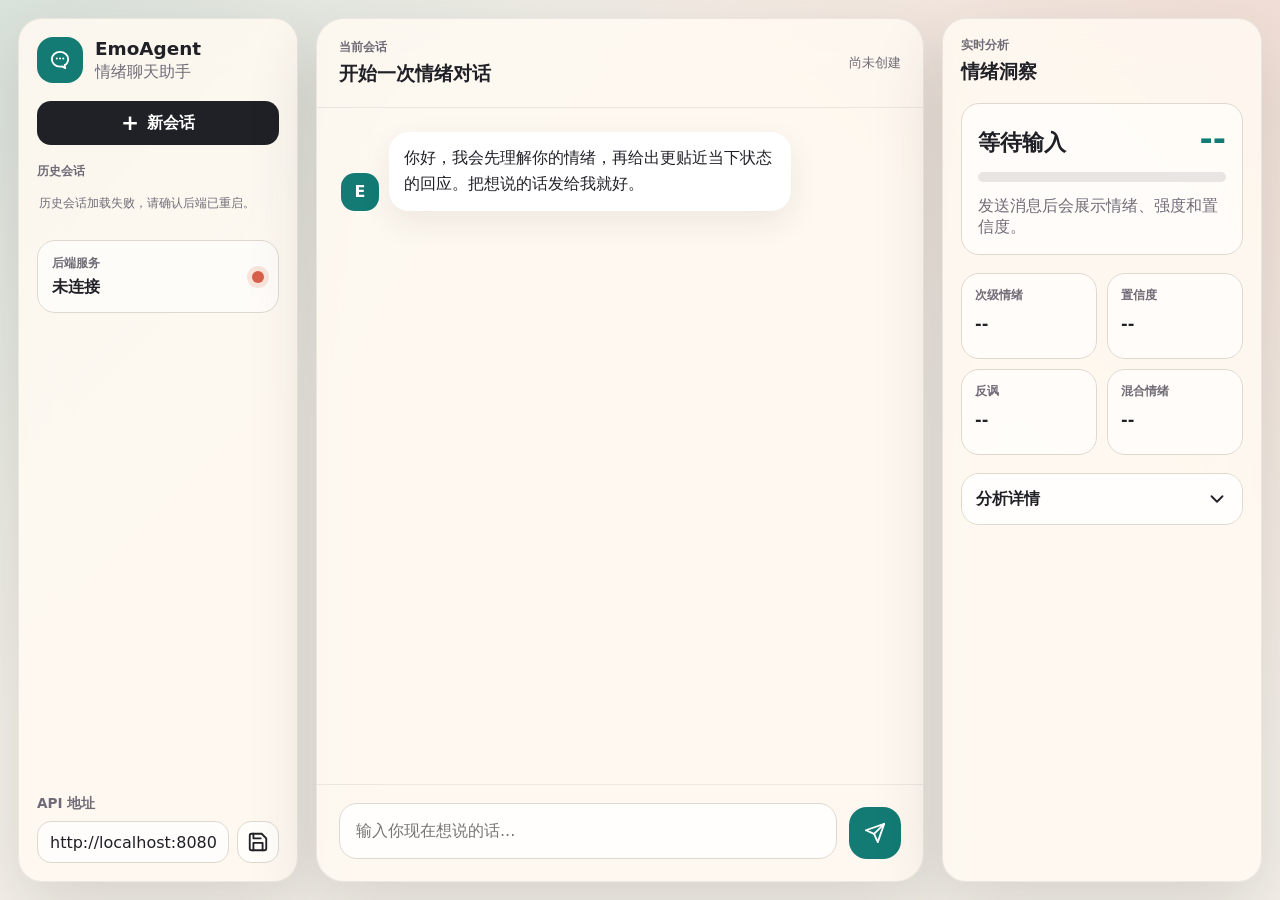
==== frontend/index.html @ b02238c6 "历史记录，大模型替换" ====
<!doctype html>
<html lang="zh-CN">
  <head>
    <meta charset="UTF-8" />
    <meta name="viewport" content="width=device-width, initial-scale=1.0" />
    <title>EmoAgent</title>
    <link rel="stylesheet" href="./styles.css" />
  </head>
  <body>
    <main class="app-shell">
      <aside class="sidebar" aria-label="会话侧栏">
        <div class="brand">
          <div class="brand-mark" aria-hidden="true">
            <svg viewBox="0 0 24 24" role="img">
              <path d="M12 3.2c4.9 0 8.9 3.5 8.9 7.9 0 2.7-1.5 5.1-3.8 6.5l.6 3.2-3.4-1.8c-.7.1-1.5.2-2.3.2-4.9 0-8.9-3.5-8.9-8S7.1 3.2 12 3.2Z" />
              <path d="M8.5 10.4h.1M12 10.4h.1M15.5 10.4h.1" />
            </svg>
          </div>
          <div>
            <h1>EmoAgent</h1>
            <p>情绪聊天助手</p>
          </div>
        </div>

        <button class="new-chat" id="newChatButton" type="button">
          <span aria-hidden="true">+</span>
          新会话
        </button>

        <section class="history-panel" aria-label="历史会话">
          <span class="eyebrow">历史会话</span>
          <div class="conversation-list" id="conversationList">
            <p class="empty-history">正在加载历史会话...</p>
          </div>
        </section>

        <section class="status-panel" aria-label="服务状态">
          <div>
            <span class="eyebrow">后端服务</span>
            <strong id="serviceStatus">未连接</strong>
          </div>
          <span class="status-dot" id="statusDot" aria-hidden="true"></span>
        </section>

        <section class="settings" aria-label="接口设置">
          <label for="apiBaseInput">API 地址</label>
          <div class="setting-row">
            <input id="apiBaseInput" autocomplete="off" spellcheck="false" />
            <button id="saveApiButton" type="button" aria-label="保存 API 地址">
              <svg viewBox="0 0 24 24" aria-hidden="true">
                <path d="M19 21H5a2 2 0 0 1-2-2V5a2 2 0 0 1 2-2h11l5 5v11a2 2 0 0 1-2 2Z" />
                <path d="M17 21v-8H7v8M7 3v5h8" />
              </svg>
            </button>
          </div>
        </section>
      </aside>

      <section class="chat-panel" aria-label="聊天区域">
        <header class="chat-header">
          <div>
            <span class="eyebrow">当前会话</span>
            <h2 id="conversationTitle">开始一次情绪对话</h2>
          </div>
          <div class="conversation-id" id="conversationIdLabel">尚未创建</div>
        </header>

        <div class="message-list" id="messageList" aria-live="polite">
          <article class="message assistant">
            <div class="avatar" aria-hidden="true">E</div>
            <div class="bubble">
              <p>你好，我会先理解你的情绪，再给出更贴近当下状态的回应。把想说的话发给我就好。</p>
            </div>
          </article>
        </div>

        <form class="composer" id="chatForm">
          <textarea
            id="messageInput"
            rows="1"
            maxlength="2000"
            placeholder="输入你现在想说的话..."
            aria-label="聊天输入"
          ></textarea>
          <button class="send-button" id="sendButton" type="submit" aria-label="发送消息">
            <svg viewBox="0 0 24 24" aria-hidden="true">
              <path d="m22 2-7 20-4-9-9-4 20-7Z" />
              <path d="M22 2 11 13" />
            </svg>
          </button>
        </form>
      </section>

      <aside class="insight-panel" aria-label="情绪洞察">
        <div class="panel-heading">
          <span class="eyebrow">实时分析</span>
          <h2>情绪洞察</h2>
        </div>

        <section class="emotion-card">
          <div class="emotion-topline">
            <span id="primaryEmotion">等待输入</span>
            <strong id="emotionIntensity">--</strong>
          </div>
          <div class="meter" aria-hidden="true">
            <span id="emotionMeter"></span>
          </div>
          <p id="emotionMeta">发送消息后会展示情绪、强度和置信度。</p>
        </section>

        <section class="insight-grid">
          <div>
            <span>次级情绪</span>
            <strong id="secondaryEmotion">--</strong>
          </div>
          <div>
            <span>置信度</span>
            <strong id="confidenceValue">--</strong>
          </div>
          <div>
            <span>反讽</span>
            <strong id="sarcasmValue">--</strong>
          </div>
          <div>
            <span>混合情绪</span>
            <strong id="mixedValue">--</strong>
          </div>
        </section>

        <section class="raw-card">
          <button class="raw-toggle" id="rawToggle" type="button">
            <span>分析详情</span>
            <svg viewBox="0 0 24 24" aria-hidden="true">
              <path d="m6 9 6 6 6-6" />
            </svg>
          </button>
          <pre id="rawAnalysis" hidden>{}</pre>
        </section>
      </aside>
    </main>

    <script src="./app.js?v=20260531-history-db" defer></script>
  </body>
</html>
---- frontend/styles.css ----
:root {
  color-scheme: light;
  --bg: #f5f1ea;
  --surface: #fffaf2;
  --surface-strong: #ffffff;
  --ink: #202027;
  --muted: #6f6c77;
  --line: #ded8ce;
  --accent: #137a74;
  --accent-strong: #0f5f5a;
  --coral: #d85f49;
  --yellow: #f0bc42;
  --blue: #436fb0;
  --shadow: 0 24px 70px rgba(47, 43, 36, 0.16);
  font-family: Inter, ui-sans-serif, system-ui, -apple-system, BlinkMacSystemFont, "Segoe UI", sans-serif;
}

* {
  box-sizing: border-box;
}

html,
body {
  min-height: 100%;
}

body {
  margin: 0;
  color: var(--ink);
  background:
    linear-gradient(135deg, rgba(19, 122, 116, 0.12), transparent 34%),
    linear-gradient(225deg, rgba(216, 95, 73, 0.12), transparent 36%),
    var(--bg);
}

button,
textarea,
input {
  font: inherit;
}

button {
  cursor: pointer;
}

.app-shell {
  display: grid;
  grid-template-columns: 280px minmax(0, 1fr) 320px;
  gap: 18px;
  height: 100vh;
  padding: 18px;
}

.sidebar,
.chat-panel,
.insight-panel {
  min-height: 0;
  border: 1px solid rgba(32, 32, 39, 0.08);
  background: rgba(255, 250, 242, 0.86);
  box-shadow: var(--shadow);
  backdrop-filter: blur(22px);
}

.sidebar,
.insight-panel {
  display: flex;
  flex-direction: column;
  gap: 18px;
  border-radius: 24px;
  padding: 18px;
}

.brand {
  display: flex;
  align-items: center;
  gap: 12px;
}

.brand-mark {
  display: grid;
  width: 46px;
  height: 46px;
  place-items: center;
  border-radius: 16px;
  color: white;
  background: var(--accent);
}

.brand-mark svg,
.send-button svg,
.setting-row button svg,
.raw-toggle svg {
  width: 22px;
  height: 22px;
  fill: none;
  stroke: currentColor;
  stroke-linecap: round;
  stroke-linejoin: round;
  stroke-width: 2;
}

.brand h1,
.chat-header h2,
.panel-heading h2 {
  margin: 0;
  letter-spacing: 0;
}

.brand h1 {
  font-size: 1.15rem;
}

.brand p,
.emotion-card p {
  margin: 3px 0 0;
  color: var(--muted);
}

.new-chat {
  display: flex;
  align-items: center;
  justify-content: center;
  gap: 8px;
  min-height: 44px;
  border: 0;
  border-radius: 14px;
  color: white;
  background: var(--ink);
  font-weight: 750;
}

.new-chat span {
  font-size: 1.35rem;
  line-height: 1;
}

.history-panel {
  min-height: 0;
}

.conversation-list {
  display: flex;
  max-height: 32vh;
  flex-direction: column;
  gap: 8px;
  overflow-y: auto;
  padding-right: 2px;
}

.history-item {
  width: 100%;
  border: 1px solid transparent;
  border-radius: 14px;
  padding: 10px 11px;
  color: var(--ink);
  background: rgba(255, 255, 255, 0.5);
  text-align: left;
}

.history-item:hover,
.history-item.active {
  border-color: rgba(19, 122, 116, 0.28);
  background: rgba(19, 122, 116, 0.1);
}

.history-item strong,
.history-item span {
  display: block;
  overflow: hidden;
  text-overflow: ellipsis;
  white-space: nowrap;
}

.history-item strong {
  font-size: 0.88rem;
}

.history-item span,
.empty-history {
  color: var(--muted);
  font-size: 0.78rem;
}

.history-item span {
  margin-top: 4px;
}

.empty-history {
  margin: 0;
  padding: 10px 2px;
}

.status-panel,
.emotion-card,
.raw-card,
.insight-grid > div {
  border: 1px solid var(--line);
  border-radius: 18px;
  background: rgba(255, 255, 255, 0.62);
}

.status-panel {
  display: flex;
  align-items: center;
  justify-content: space-between;
  padding: 14px;
}

.eyebrow {
  display: block;
  margin-bottom: 5px;
  color: var(--muted);
  font-size: 0.75rem;
  font-weight: 800;
}

.status-dot {
  width: 12px;
  height: 12px;
  border-radius: 999px;
  background: var(--yellow);
  box-shadow: 0 0 0 5px rgba(240, 188, 66, 0.18);
}

.status-dot.online {
  background: var(--accent);
  box-shadow: 0 0 0 5px rgba(19, 122, 116, 0.17);
}

.status-dot.offline {
  background: var(--coral);
  box-shadow: 0 0 0 5px rgba(216, 95, 73, 0.16);
}

.settings {
  margin-top: auto;
}

.settings label {
  display: block;
  margin-bottom: 8px;
  color: var(--muted);
  font-size: 0.85rem;
  font-weight: 750;
}

.setting-row {
  display: grid;
  grid-template-columns: 1fr 42px;
  gap: 8px;
}

.setting-row input {
  min-width: 0;
  height: 42px;
  border: 1px solid var(--line);
  border-radius: 14px;
  padding: 0 12px;
  color: var(--ink);
  background: rgba(255, 255, 255, 0.72);
  outline: none;
}

.setting-row input:focus,
.composer textarea:focus {
  border-color: var(--accent);
  box-shadow: 0 0 0 4px rgba(19, 122, 116, 0.13);
}

.setting-row button,
.raw-toggle {
  border: 1px solid var(--line);
  color: var(--ink);
  background: rgba(255, 255, 255, 0.7);
}

.setting-row button {
  display: grid;
  place-items: center;
  border-radius: 14px;
}

.chat-panel {
  display: grid;
  grid-template-rows: auto minmax(0, 1fr) auto;
  overflow: hidden;
  border-radius: 28px;
}

.chat-header {
  display: flex;
  align-items: center;
  justify-content: space-between;
  gap: 16px;
  padding: 20px 22px;
  border-bottom: 1px solid rgba(32, 32, 39, 0.08);
}

.chat-header h2 {
  font-size: 1.2rem;
}

.conversation-id {
  max-width: 240px;
  overflow: hidden;
  color: var(--muted);
  font-size: 0.82rem;
  text-overflow: ellipsis;
  white-space: nowrap;
}

.message-list {
  display: flex;
  flex-direction: column;
  gap: 18px;
  overflow-y: auto;
  padding: 24px;
}

.message {
  display: grid;
  grid-template-columns: 38px minmax(0, 72%);
  gap: 10px;
  align-items: end;
}

.message.user {
  grid-template-columns: minmax(0, 72%) 38px;
  justify-content: end;
}

.message.user .avatar {
  grid-column: 2;
  grid-row: 1;
  background: var(--blue);
}

.message.user .bubble {
  grid-column: 1;
  background: var(--ink);
  color: white;
}

.avatar {
  display: grid;
  width: 38px;
  height: 38px;
  place-items: center;
  border-radius: 14px;
  color: white;
  background: var(--accent);
  font-weight: 850;
}

.bubble {
  border-radius: 20px;
  padding: 13px 15px;
  background: white;
  box-shadow: 0 12px 32px rgba(47, 43, 36, 0.08);
}

.bubble p {
  margin: 0;
  line-height: 1.65;
  overflow-wrap: anywhere;
  white-space: pre-wrap;
}

.bubble .meta-line {
  display: flex;
  flex-wrap: wrap;
  gap: 8px;
  margin-top: 12px;
}

.chip {
  border-radius: 999px;
  padding: 4px 9px;
  color: var(--muted);
  background: rgba(19, 122, 116, 0.09);
  font-size: 0.76rem;
  font-weight: 750;
}

.message.loading .bubble {
  width: 126px;
}

.typing {
  display: flex;
  gap: 6px;
  align-items: center;
  height: 23px;
}

.typing span {
  width: 7px;
  height: 7px;
  border-radius: 50%;
  background: var(--accent);
  animation: pulse 1s ease-in-out infinite;
}

.typing span:nth-child(2) {
  animation-delay: 0.14s;
}

.typing span:nth-child(3) {
  animation-delay: 0.28s;
}

@keyframes pulse {
  0%,
  100% {
    opacity: 0.28;
    transform: translateY(0);
  }
  50% {
    opacity: 1;
    transform: translateY(-3px);
  }
}

.composer {
  display: grid;
  grid-template-columns: minmax(0, 1fr) 52px;
  gap: 12px;
  padding: 18px 22px 22px;
  border-top: 1px solid rgba(32, 32, 39, 0.08);
}

.composer textarea {
  width: 100%;
  max-height: 150px;
  resize: none;
  border: 1px solid var(--line);
  border-radius: 18px;
  padding: 15px 16px;
  background: rgba(255, 255, 255, 0.78);
  color: var(--ink);
  line-height: 1.5;
  outline: none;
}

.send-button {
  display: grid;
  width: 52px;
  height: 52px;
  place-items: center;
  align-self: end;
  border: 0;
  border-radius: 18px;
  color: white;
  background: var(--accent);
}

.send-button:disabled {
  cursor: not-allowed;
  opacity: 0.45;
}

.insight-panel {
  overflow-y: auto;
}

.panel-heading h2 {
  font-size: 1.2rem;
}

.emotion-card {
  padding: 16px;
}

.emotion-topline {
  display: flex;
  align-items: baseline;
  justify-content: space-between;
  gap: 12px;
  font-weight: 850;
}

.emotion-topline span {
  font-size: 1.4rem;
}

.emotion-topline strong {
  color: var(--accent);
  font-size: 2rem;
}

.meter {
  height: 10px;
  overflow: hidden;
  border-radius: 999px;
  margin: 14px 0;
  background: rgba(32, 32, 39, 0.1);
}

.meter span {
  display: block;
  width: 0;
  height: 100%;
  border-radius: inherit;
  background: linear-gradient(90deg, var(--accent), var(--yellow), var(--coral));
  transition: width 220ms ease;
}

.insight-grid {
  display: grid;
  grid-template-columns: repeat(2, minmax(0, 1fr));
  gap: 10px;
}

.insight-grid > div {
  min-height: 86px;
  padding: 13px;
}

.insight-grid span {
  display: block;
  color: var(--muted);
  font-size: 0.78rem;
  font-weight: 800;
}

.insight-grid strong {
  display: block;
  margin-top: 10px;
  overflow-wrap: anywhere;
  font-size: 1rem;
}

.raw-card {
  overflow: hidden;
}

.raw-toggle {
  display: flex;
  width: 100%;
  align-items: center;
  justify-content: space-between;
  border: 0;
  padding: 14px;
  font-weight: 800;
}

.raw-card pre {
  max-height: 360px;
  margin: 0;
  overflow: auto;
  border-top: 1px solid var(--line);
  padding: 14px;
  color: #34323a;
  font-size: 0.78rem;
  line-height: 1.55;
  white-space: pre-wrap;
}

@media (max-width: 1120px) {
  .app-shell {
    grid-template-columns: 240px minmax(0, 1fr);
  }

  .insight-panel {
    display: none;
  }
}

@media (max-width: 780px) {
  .app-shell {
    grid-template-columns: 1fr;
    height: auto;
    min-height: 100vh;
    padding: 10px;
  }

  .sidebar {
    min-height: auto;
  }

  .settings {
    margin-top: 0;
  }

  .chat-panel {
    min-height: 72vh;
  }

  .chat-header {
    align-items: flex-start;
    flex-direction: column;
  }

  .message,
  .message.user {
    grid-template-columns: 34px minmax(0, 1fr);
  }

  .message.user {
    grid-template-columns: minmax(0, 1fr) 34px;
  }

  .conversation-id {
    max-width: 100%;
  }
}
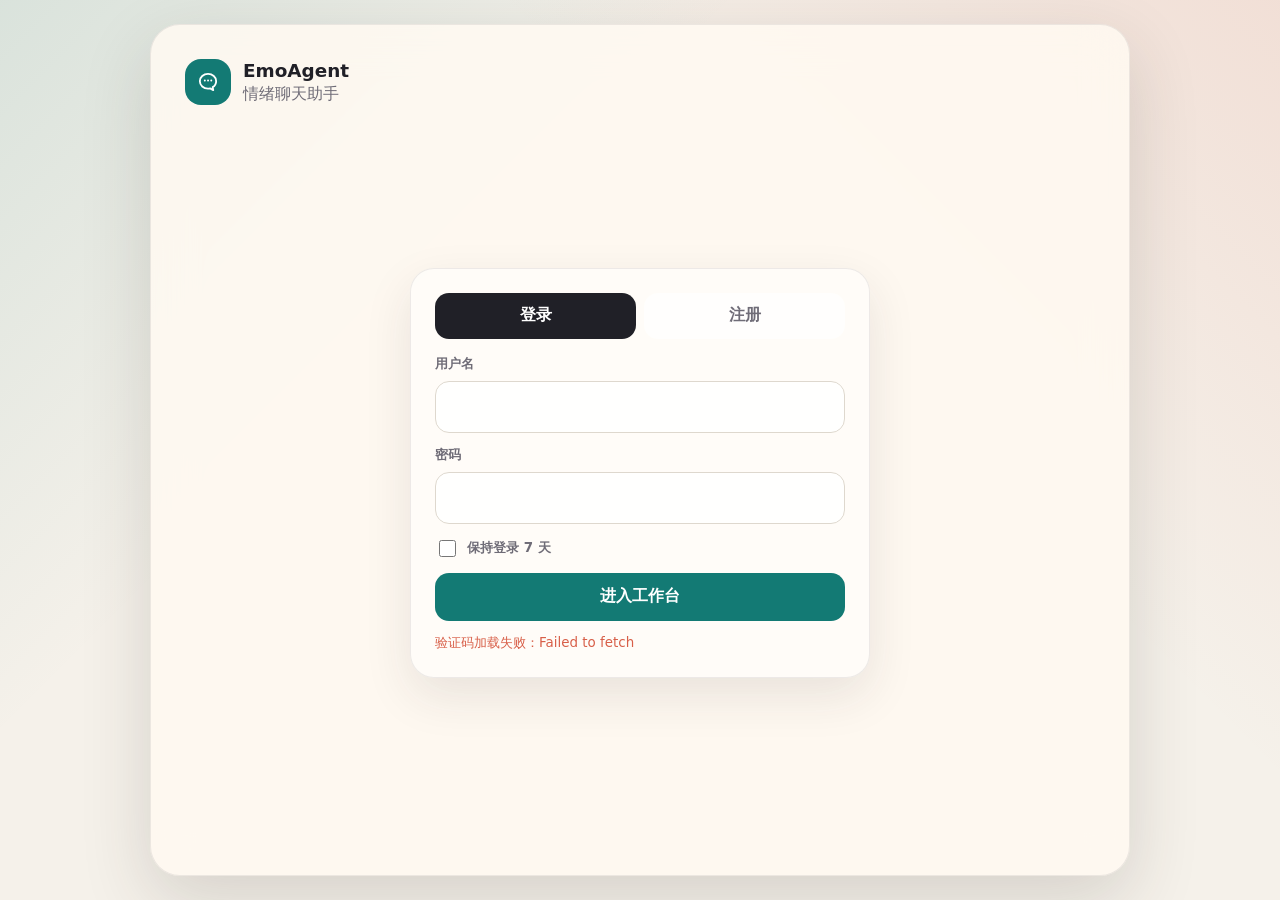
==== commit a4f21337: "整理了前端文件夹，调用了用户画像的接口并前端实现" ====
--- a/frontend/index.html
+++ b/frontend/index.html
@@ -7,138 +7,10 @@
     <link rel="stylesheet" href="./styles.css" />
   </head>
   <body>
-    <main class="app-shell">
-      <aside class="sidebar" aria-label="会话侧栏">
-        <div class="brand">
-          <div class="brand-mark" aria-hidden="true">
-            <svg viewBox="0 0 24 24" role="img">
-              <path d="M12 3.2c4.9 0 8.9 3.5 8.9 7.9 0 2.7-1.5 5.1-3.8 6.5l.6 3.2-3.4-1.8c-.7.1-1.5.2-2.3.2-4.9 0-8.9-3.5-8.9-8S7.1 3.2 12 3.2Z" />
-              <path d="M8.5 10.4h.1M12 10.4h.1M15.5 10.4h.1" />
-            </svg>
-          </div>
-          <div>
-            <h1>EmoAgent</h1>
-            <p>情绪聊天助手</p>
-          </div>
-        </div>
+    <div data-partial="./partials/auth.html"></div>
+    <div data-partial="./partials/workspace.html"></div>
 
-        <button class="new-chat" id="newChatButton" type="button">
-          <span aria-hidden="true">+</span>
-          新会话
-        </button>
-
-        <section class="history-panel" aria-label="历史会话">
-          <span class="eyebrow">历史会话</span>
-          <div class="conversation-list" id="conversationList">
-            <p class="empty-history">正在加载历史会话...</p>
-          </div>
-        </section>
-
-        <section class="status-panel" aria-label="服务状态">
-          <div>
-            <span class="eyebrow">后端服务</span>
-            <strong id="serviceStatus">未连接</strong>
-          </div>
-          <span class="status-dot" id="statusDot" aria-hidden="true"></span>
-        </section>
-
-        <section class="settings" aria-label="接口设置">
-          <label for="apiBaseInput">API 地址</label>
-          <div class="setting-row">
-            <input id="apiBaseInput" autocomplete="off" spellcheck="false" />
-            <button id="saveApiButton" type="button" aria-label="保存 API 地址">
-              <svg viewBox="0 0 24 24" aria-hidden="true">
-                <path d="M19 21H5a2 2 0 0 1-2-2V5a2 2 0 0 1 2-2h11l5 5v11a2 2 0 0 1-2 2Z" />
-                <path d="M17 21v-8H7v8M7 3v5h8" />
-              </svg>
-            </button>
-          </div>
-        </section>
-      </aside>
-
-      <section class="chat-panel" aria-label="聊天区域">
-        <header class="chat-header">
-          <div>
-            <span class="eyebrow">当前会话</span>
-            <h2 id="conversationTitle">开始一次情绪对话</h2>
-          </div>
-          <div class="conversation-id" id="conversationIdLabel">尚未创建</div>
-        </header>
-
-        <div class="message-list" id="messageList" aria-live="polite">
-          <article class="message assistant">
-            <div class="avatar" aria-hidden="true">E</div>
-            <div class="bubble">
-              <p>你好，我会先理解你的情绪，再给出更贴近当下状态的回应。把想说的话发给我就好。</p>
-            </div>
-          </article>
-        </div>
-
-        <form class="composer" id="chatForm">
-          <textarea
-            id="messageInput"
-            rows="1"
-            maxlength="2000"
-            placeholder="输入你现在想说的话..."
-            aria-label="聊天输入"
-          ></textarea>
-          <button class="send-button" id="sendButton" type="submit" aria-label="发送消息">
-            <svg viewBox="0 0 24 24" aria-hidden="true">
-              <path d="m22 2-7 20-4-9-9-4 20-7Z" />
-              <path d="M22 2 11 13" />
-            </svg>
-          </button>
-        </form>
-      </section>
-
-      <aside class="insight-panel" aria-label="情绪洞察">
-        <div class="panel-heading">
-          <span class="eyebrow">实时分析</span>
-          <h2>情绪洞察</h2>
-        </div>
-
-        <section class="emotion-card">
-          <div class="emotion-topline">
-            <span id="primaryEmotion">等待输入</span>
-            <strong id="emotionIntensity">--</strong>
-          </div>
-          <div class="meter" aria-hidden="true">
-            <span id="emotionMeter"></span>
-          </div>
-          <p id="emotionMeta">发送消息后会展示情绪、强度和置信度。</p>
-        </section>
-
-        <section class="insight-grid">
-          <div>
-            <span>次级情绪</span>
-            <strong id="secondaryEmotion">--</strong>
-          </div>
-          <div>
-            <span>置信度</span>
-            <strong id="confidenceValue">--</strong>
-          </div>
-          <div>
-            <span>反讽</span>
-            <strong id="sarcasmValue">--</strong>
-          </div>
-          <div>
-            <span>混合情绪</span>
-            <strong id="mixedValue">--</strong>
-          </div>
-        </section>
-
-        <section class="raw-card">
-          <button class="raw-toggle" id="rawToggle" type="button">
-            <span>分析详情</span>
-            <svg viewBox="0 0 24 24" aria-hidden="true">
-              <path d="m6 9 6 6 6-6" />
-            </svg>
-          </button>
-          <pre id="rawAnalysis" hidden>{}</pre>
-        </section>
-      </aside>
-    </main>
-
-    <script src="./app.js?v=20260531-history-db" defer></script>
+    <script src="./scripts/partials.js?v=20260608-layout" defer></script>
+    <script src="./app.js?v=20260608-layout" defer></script>
   </body>
 </html>
--- a/frontend/styles.css
+++ b/frontend/styles.css
@@ -1,606 +1,7 @@
-:root {
-  color-scheme: light;
-  --bg: #f5f1ea;
-  --surface: #fffaf2;
-  --surface-strong: #ffffff;
-  --ink: #202027;
-  --muted: #6f6c77;
-  --line: #ded8ce;
-  --accent: #137a74;
-  --accent-strong: #0f5f5a;
-  --coral: #d85f49;
-  --yellow: #f0bc42;
-  --blue: #436fb0;
-  --shadow: 0 24px 70px rgba(47, 43, 36, 0.16);
-  font-family: Inter, ui-sans-serif, system-ui, -apple-system, BlinkMacSystemFont, "Segoe UI", sans-serif;
-}
-
-* {
-  box-sizing: border-box;
-}
-
-html,
-body {
-  min-height: 100%;
-}
-
-body {
-  margin: 0;
-  color: var(--ink);
-  background:
-    linear-gradient(135deg, rgba(19, 122, 116, 0.12), transparent 34%),
-    linear-gradient(225deg, rgba(216, 95, 73, 0.12), transparent 36%),
-    var(--bg);
-}
-
-button,
-textarea,
-input {
-  font: inherit;
-}
-
-button {
-  cursor: pointer;
-}
-
-.app-shell {
-  display: grid;
-  grid-template-columns: 280px minmax(0, 1fr) 320px;
-  gap: 18px;
-  height: 100vh;
-  padding: 18px;
-}
-
-.sidebar,
-.chat-panel,
-.insight-panel {
-  min-height: 0;
-  border: 1px solid rgba(32, 32, 39, 0.08);
-  background: rgba(255, 250, 242, 0.86);
-  box-shadow: var(--shadow);
-  backdrop-filter: blur(22px);
-}
-
-.sidebar,
-.insight-panel {
-  display: flex;
-  flex-direction: column;
-  gap: 18px;
-  border-radius: 24px;
-  padding: 18px;
-}
-
-.brand {
-  display: flex;
-  align-items: center;
-  gap: 12px;
-}
-
-.brand-mark {
-  display: grid;
-  width: 46px;
-  height: 46px;
-  place-items: center;
-  border-radius: 16px;
-  color: white;
-  background: var(--accent);
-}
-
-.brand-mark svg,
-.send-button svg,
-.setting-row button svg,
-.raw-toggle svg {
-  width: 22px;
-  height: 22px;
-  fill: none;
-  stroke: currentColor;
-  stroke-linecap: round;
-  stroke-linejoin: round;
-  stroke-width: 2;
-}
-
-.brand h1,
-.chat-header h2,
-.panel-heading h2 {
-  margin: 0;
-  letter-spacing: 0;
-}
-
-.brand h1 {
-  font-size: 1.15rem;
-}
-
-.brand p,
-.emotion-card p {
-  margin: 3px 0 0;
-  color: var(--muted);
-}
-
-.new-chat {
-  display: flex;
-  align-items: center;
-  justify-content: center;
-  gap: 8px;
-  min-height: 44px;
-  border: 0;
-  border-radius: 14px;
-  color: white;
-  background: var(--ink);
-  font-weight: 750;
-}
-
-.new-chat span {
-  font-size: 1.35rem;
-  line-height: 1;
-}
-
-.history-panel {
-  min-height: 0;
-}
-
-.conversation-list {
-  display: flex;
-  max-height: 32vh;
-  flex-direction: column;
-  gap: 8px;
-  overflow-y: auto;
-  padding-right: 2px;
-}
-
-.history-item {
-  width: 100%;
-  border: 1px solid transparent;
-  border-radius: 14px;
-  padding: 10px 11px;
-  color: var(--ink);
-  background: rgba(255, 255, 255, 0.5);
-  text-align: left;
-}
-
-.history-item:hover,
-.history-item.active {
-  border-color: rgba(19, 122, 116, 0.28);
-  background: rgba(19, 122, 116, 0.1);
-}
-
-.history-item strong,
-.history-item span {
-  display: block;
-  overflow: hidden;
-  text-overflow: ellipsis;
-  white-space: nowrap;
-}
-
-.history-item strong {
-  font-size: 0.88rem;
-}
-
-.history-item span,
-.empty-history {
-  color: var(--muted);
-  font-size: 0.78rem;
-}
-
-.history-item span {
-  margin-top: 4px;
-}
-
-.empty-history {
-  margin: 0;
-  padding: 10px 2px;
-}
-
-.status-panel,
-.emotion-card,
-.raw-card,
-.insight-grid > div {
-  border: 1px solid var(--line);
-  border-radius: 18px;
-  background: rgba(255, 255, 255, 0.62);
-}
-
-.status-panel {
-  display: flex;
-  align-items: center;
-  justify-content: space-between;
-  padding: 14px;
-}
-
-.eyebrow {
-  display: block;
-  margin-bottom: 5px;
-  color: var(--muted);
-  font-size: 0.75rem;
-  font-weight: 800;
-}
-
-.status-dot {
-  width: 12px;
-  height: 12px;
-  border-radius: 999px;
-  background: var(--yellow);
-  box-shadow: 0 0 0 5px rgba(240, 188, 66, 0.18);
-}
-
-.status-dot.online {
-  background: var(--accent);
-  box-shadow: 0 0 0 5px rgba(19, 122, 116, 0.17);
-}
-
-.status-dot.offline {
-  background: var(--coral);
-  box-shadow: 0 0 0 5px rgba(216, 95, 73, 0.16);
-}
-
-.settings {
-  margin-top: auto;
-}
-
-.settings label {
-  display: block;
-  margin-bottom: 8px;
-  color: var(--muted);
-  font-size: 0.85rem;
-  font-weight: 750;
-}
-
-.setting-row {
-  display: grid;
-  grid-template-columns: 1fr 42px;
-  gap: 8px;
-}
-
-.setting-row input {
-  min-width: 0;
-  height: 42px;
-  border: 1px solid var(--line);
-  border-radius: 14px;
-  padding: 0 12px;
-  color: var(--ink);
-  background: rgba(255, 255, 255, 0.72);
-  outline: none;
-}
-
-.setting-row input:focus,
-.composer textarea:focus {
-  border-color: var(--accent);
-  box-shadow: 0 0 0 4px rgba(19, 122, 116, 0.13);
-}
-
-.setting-row button,
-.raw-toggle {
-  border: 1px solid var(--line);
-  color: var(--ink);
-  background: rgba(255, 255, 255, 0.7);
-}
-
-.setting-row button {
-  display: grid;
-  place-items: center;
-  border-radius: 14px;
-}
-
-.chat-panel {
-  display: grid;
-  grid-template-rows: auto minmax(0, 1fr) auto;
-  overflow: hidden;
-  border-radius: 28px;
-}
-
-.chat-header {
-  display: flex;
-  align-items: center;
-  justify-content: space-between;
-  gap: 16px;
-  padding: 20px 22px;
-  border-bottom: 1px solid rgba(32, 32, 39, 0.08);
-}
-
-.chat-header h2 {
-  font-size: 1.2rem;
-}
-
-.conversation-id {
-  max-width: 240px;
-  overflow: hidden;
-  color: var(--muted);
-  font-size: 0.82rem;
-  text-overflow: ellipsis;
-  white-space: nowrap;
-}
-
-.message-list {
-  display: flex;
-  flex-direction: column;
-  gap: 18px;
-  overflow-y: auto;
-  padding: 24px;
-}
-
-.message {
-  display: grid;
-  grid-template-columns: 38px minmax(0, 72%);
-  gap: 10px;
-  align-items: end;
-}
-
-.message.user {
-  grid-template-columns: minmax(0, 72%) 38px;
-  justify-content: end;
-}
-
-.message.user .avatar {
-  grid-column: 2;
-  grid-row: 1;
-  background: var(--blue);
-}
-
-.message.user .bubble {
-  grid-column: 1;
-  background: var(--ink);
-  color: white;
-}
-
-.avatar {
-  display: grid;
-  width: 38px;
-  height: 38px;
-  place-items: center;
-  border-radius: 14px;
-  color: white;
-  background: var(--accent);
-  font-weight: 850;
-}
-
-.bubble {
-  border-radius: 20px;
-  padding: 13px 15px;
-  background: white;
-  box-shadow: 0 12px 32px rgba(47, 43, 36, 0.08);
-}
-
-.bubble p {
-  margin: 0;
-  line-height: 1.65;
-  overflow-wrap: anywhere;
-  white-space: pre-wrap;
-}
-
-.bubble .meta-line {
-  display: flex;
-  flex-wrap: wrap;
-  gap: 8px;
-  margin-top: 12px;
-}
-
-.chip {
-  border-radius: 999px;
-  padding: 4px 9px;
-  color: var(--muted);
-  background: rgba(19, 122, 116, 0.09);
-  font-size: 0.76rem;
-  font-weight: 750;
-}
-
-.message.loading .bubble {
-  width: 126px;
-}
-
-.typing {
-  display: flex;
-  gap: 6px;
-  align-items: center;
-  height: 23px;
-}
-
-.typing span {
-  width: 7px;
-  height: 7px;
-  border-radius: 50%;
-  background: var(--accent);
-  animation: pulse 1s ease-in-out infinite;
-}
-
-.typing span:nth-child(2) {
-  animation-delay: 0.14s;
-}
-
-.typing span:nth-child(3) {
-  animation-delay: 0.28s;
-}
-
-@keyframes pulse {
-  0%,
-  100% {
-    opacity: 0.28;
-    transform: translateY(0);
-  }
-  50% {
-    opacity: 1;
-    transform: translateY(-3px);
-  }
-}
-
-.composer {
-  display: grid;
-  grid-template-columns: minmax(0, 1fr) 52px;
-  gap: 12px;
-  padding: 18px 22px 22px;
-  border-top: 1px solid rgba(32, 32, 39, 0.08);
-}
-
-.composer textarea {
-  width: 100%;
-  max-height: 150px;
-  resize: none;
-  border: 1px solid var(--line);
-  border-radius: 18px;
-  padding: 15px 16px;
-  background: rgba(255, 255, 255, 0.78);
-  color: var(--ink);
-  line-height: 1.5;
-  outline: none;
-}
-
-.send-button {
-  display: grid;
-  width: 52px;
-  height: 52px;
-  place-items: center;
-  align-self: end;
-  border: 0;
-  border-radius: 18px;
-  color: white;
-  background: var(--accent);
-}
-
-.send-button:disabled {
-  cursor: not-allowed;
-  opacity: 0.45;
-}
-
-.insight-panel {
-  overflow-y: auto;
-}
-
-.panel-heading h2 {
-  font-size: 1.2rem;
-}
-
-.emotion-card {
-  padding: 16px;
-}
-
-.emotion-topline {
-  display: flex;
-  align-items: baseline;
-  justify-content: space-between;
-  gap: 12px;
-  font-weight: 850;
-}
-
-.emotion-topline span {
-  font-size: 1.4rem;
-}
-
-.emotion-topline strong {
-  color: var(--accent);
-  font-size: 2rem;
-}
-
-.meter {
-  height: 10px;
-  overflow: hidden;
-  border-radius: 999px;
-  margin: 14px 0;
-  background: rgba(32, 32, 39, 0.1);
-}
-
-.meter span {
-  display: block;
-  width: 0;
-  height: 100%;
-  border-radius: inherit;
-  background: linear-gradient(90deg, var(--accent), var(--yellow), var(--coral));
-  transition: width 220ms ease;
-}
-
-.insight-grid {
-  display: grid;
-  grid-template-columns: repeat(2, minmax(0, 1fr));
-  gap: 10px;
-}
-
-.insight-grid > div {
-  min-height: 86px;
-  padding: 13px;
-}
-
-.insight-grid span {
-  display: block;
-  color: var(--muted);
-  font-size: 0.78rem;
-  font-weight: 800;
-}
-
-.insight-grid strong {
-  display: block;
-  margin-top: 10px;
-  overflow-wrap: anywhere;
-  font-size: 1rem;
-}
-
-.raw-card {
-  overflow: hidden;
-}
-
-.raw-toggle {
-  display: flex;
-  width: 100%;
-  align-items: center;
-  justify-content: space-between;
-  border: 0;
-  padding: 14px;
-  font-weight: 800;
-}
-
-.raw-card pre {
-  max-height: 360px;
-  margin: 0;
-  overflow: auto;
-  border-top: 1px solid var(--line);
-  padding: 14px;
-  color: #34323a;
-  font-size: 0.78rem;
-  line-height: 1.55;
-  white-space: pre-wrap;
-}
-
-@media (max-width: 1120px) {
-  .app-shell {
-    grid-template-columns: 240px minmax(0, 1fr);
-  }
-
-  .insight-panel {
-    display: none;
-  }
-}
-
-@media (max-width: 780px) {
-  .app-shell {
-    grid-template-columns: 1fr;
-    height: auto;
-    min-height: 100vh;
-    padding: 10px;
-  }
-
-  .sidebar {
-    min-height: auto;
-  }
-
-  .settings {
-    margin-top: 0;
-  }
-
-  .chat-panel {
-    min-height: 72vh;
-  }
-
-  .chat-header {
-    align-items: flex-start;
-    flex-direction: column;
-  }
-
-  .message,
-  .message.user {
-    grid-template-columns: 34px minmax(0, 1fr);
-  }
-
-  .message.user {
-    grid-template-columns: minmax(0, 1fr) 34px;
-  }
-
-  .conversation-id {
-    max-width: 100%;
-  }
-}
+@import url("./styles/tokens.css");
+@import url("./styles/auth.css");
+@import url("./styles/layout.css");
+@import url("./styles/sidebar.css");
+@import url("./styles/chat.css");
+@import url("./styles/insights.css");
+@import url("./styles/responsive.css");
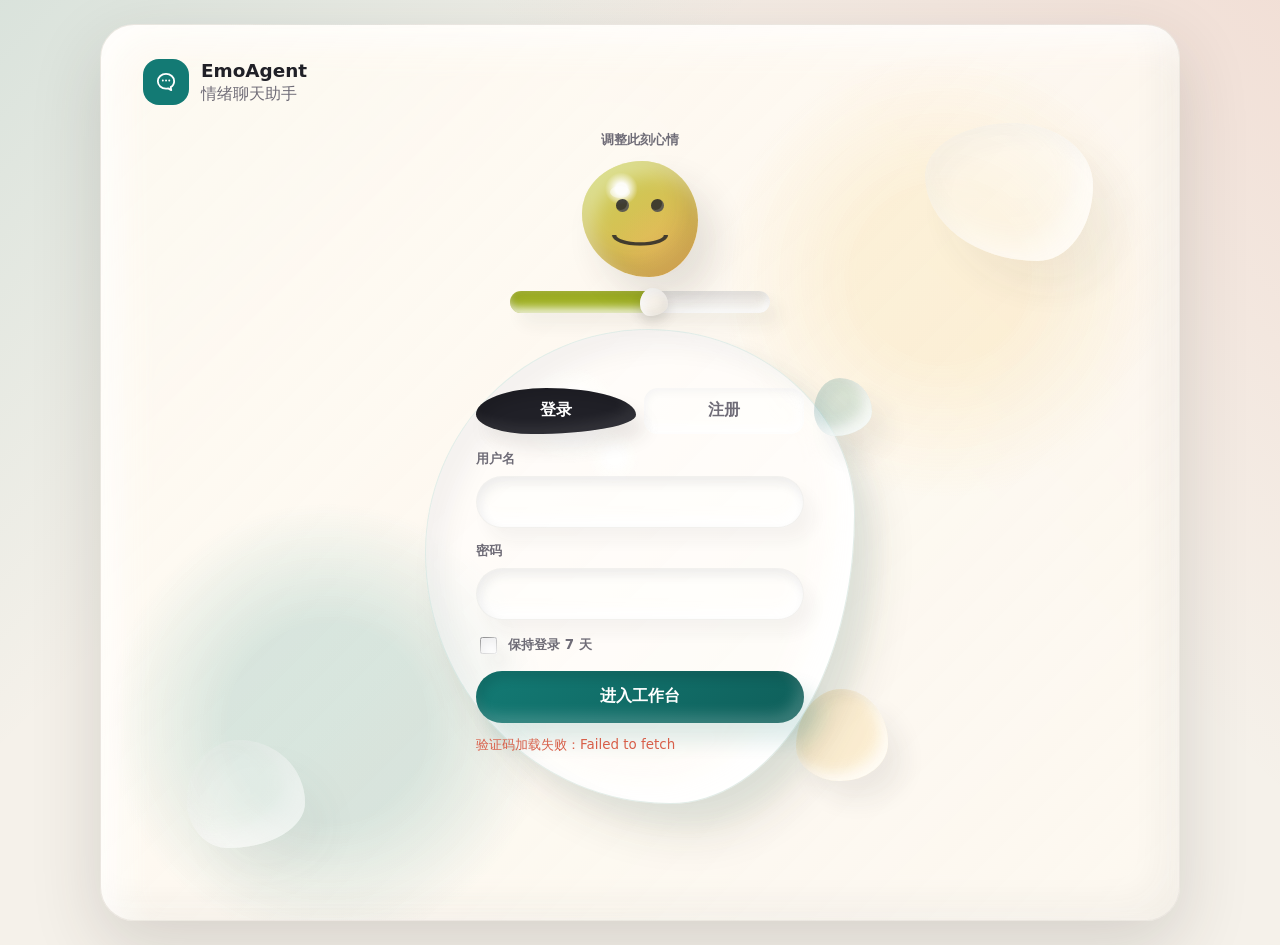
==== commit 5e03516f: "美化登录界面，管理员界面，组合图" ====
--- a/frontend/index.html
+++ b/frontend/index.html
@@ -4,13 +4,13 @@
     <meta charset="UTF-8" />
     <meta name="viewport" content="width=device-width, initial-scale=1.0" />
     <title>EmoAgent</title>
-    <link rel="stylesheet" href="./styles.css" />
+    <link rel="stylesheet" href="./styles.css?v=20260609-admin-card-fix" />
   </head>
   <body>
     <div data-partial="./partials/auth.html"></div>
     <div data-partial="./partials/workspace.html"></div>
 
     <script src="./scripts/partials.js?v=20260608-layout" defer></script>
-    <script src="./app.js?v=20260608-layout" defer></script>
+    <script src="./app.js?v=20260609-admin-card-fix" defer></script>
   </body>
 </html>
--- a/frontend/styles.css
+++ b/frontend/styles.css
@@ -4,4 +4,5 @@
 @import url("./styles/sidebar.css");
 @import url("./styles/chat.css");
 @import url("./styles/insights.css");
+@import url("./styles/history.css");
 @import url("./styles/responsive.css");
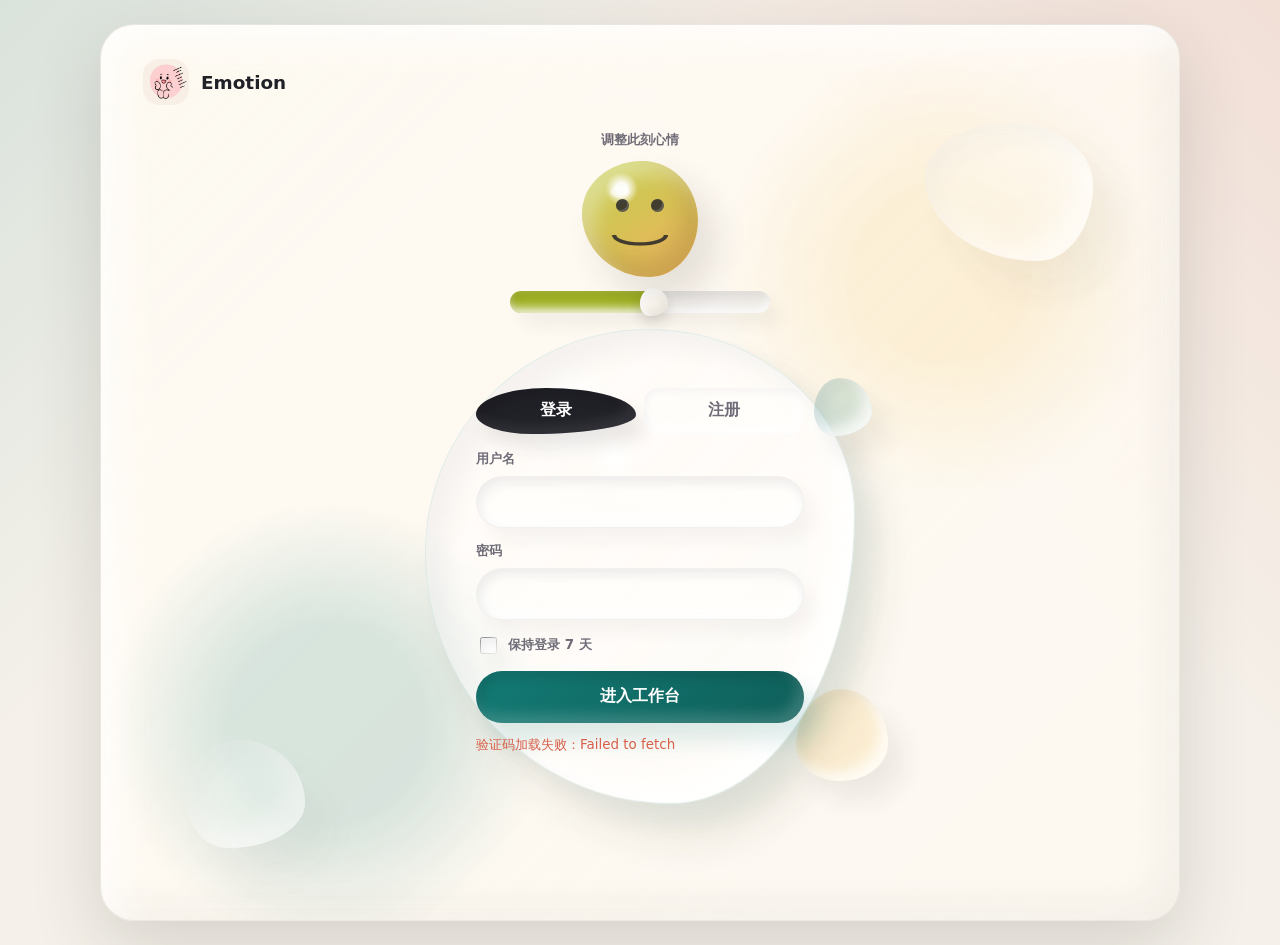
==== commit 434a83de: "重构admin，做了用户和管理员以及logo的美化" ====
--- a/frontend/index.html
+++ b/frontend/index.html
@@ -3,14 +3,14 @@
   <head>
     <meta charset="UTF-8" />
     <meta name="viewport" content="width=device-width, initial-scale=1.0" />
-    <title>EmoAgent</title>
-    <link rel="stylesheet" href="./styles.css?v=20260609-admin-card-fix" />
+    <title>Emotion</title>
+    <link rel="stylesheet" href="./styles.css?v=20260615-admin-vertical-scroll" />
   </head>
   <body>
     <div data-partial="./partials/auth.html"></div>
     <div data-partial="./partials/workspace.html"></div>
 
-    <script src="./scripts/partials.js?v=20260608-layout" defer></script>
-    <script src="./app.js?v=20260609-admin-card-fix" defer></script>
+    <script src="./scripts/partials.js?v=20260614-utf8-restore" defer></script>
+    <script src="./app.js?v=20260615-admin-vertical-scroll" defer></script>
   </body>
 </html>
--- a/frontend/styles.css
+++ b/frontend/styles.css
@@ -2,7 +2,7 @@
 @import url("./styles/auth.css");
 @import url("./styles/layout.css");
 @import url("./styles/sidebar.css");
-@import url("./styles/chat.css");
+@import url("./styles/chat.css?v=20260615-admin-vertical-scroll");
 @import url("./styles/insights.css");
-@import url("./styles/history.css");
+@import url("./styles/history.css?v=20260615-admin-vertical-scroll");
 @import url("./styles/responsive.css");
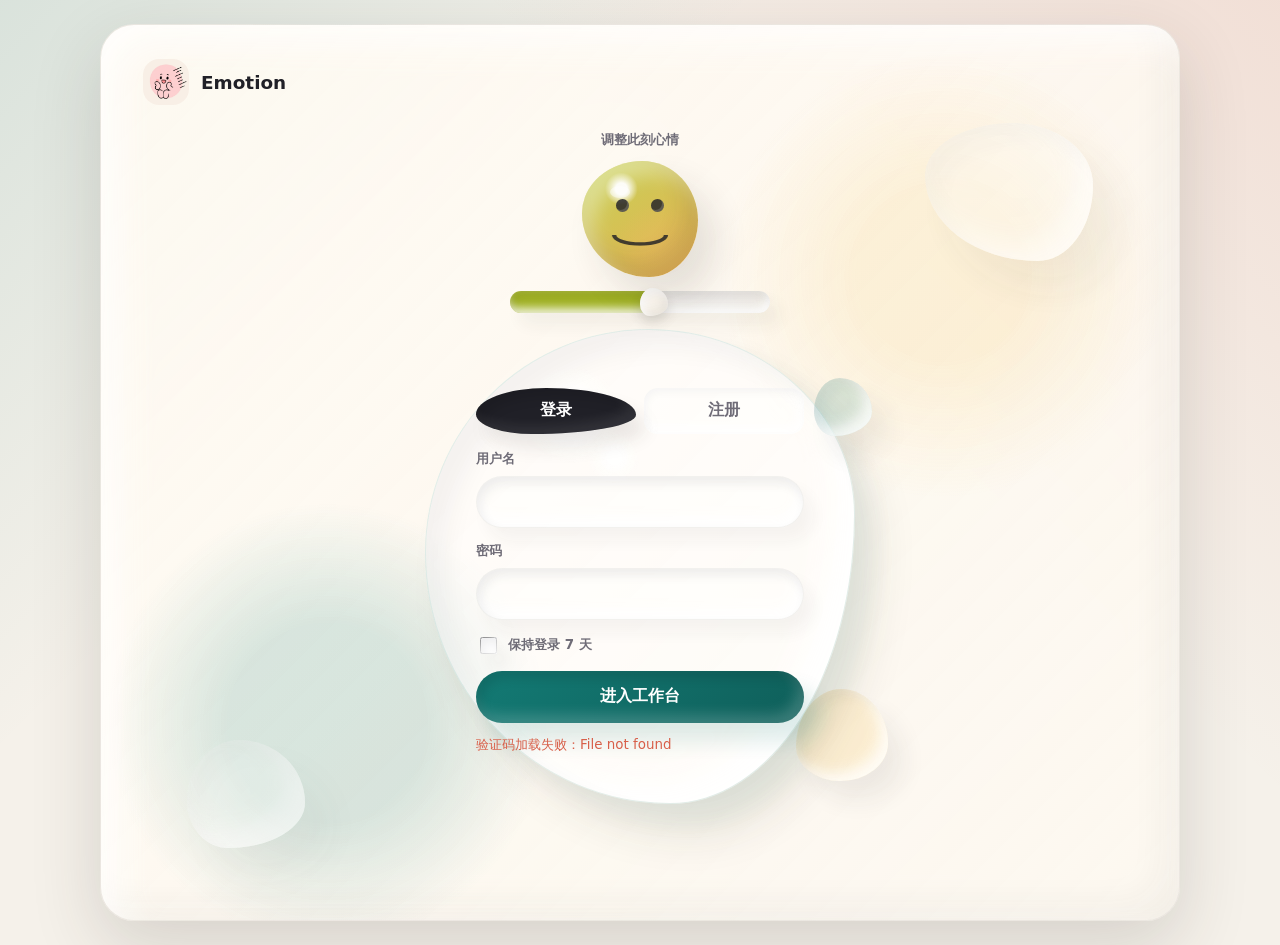
==== commit 838f6181: "logo统一替换" ====
--- a/frontend/index.html
+++ b/frontend/index.html
@@ -11,6 +11,6 @@
     <div data-partial="./partials/workspace.html"></div>
 
     <script src="./scripts/partials.js?v=20260614-utf8-restore" defer></script>
-    <script src="./app.js?v=20260615-admin-vertical-scroll" defer></script>
+    <script src="./app.js?v=20260615-assistant-logo" defer></script>
   </body>
 </html>
